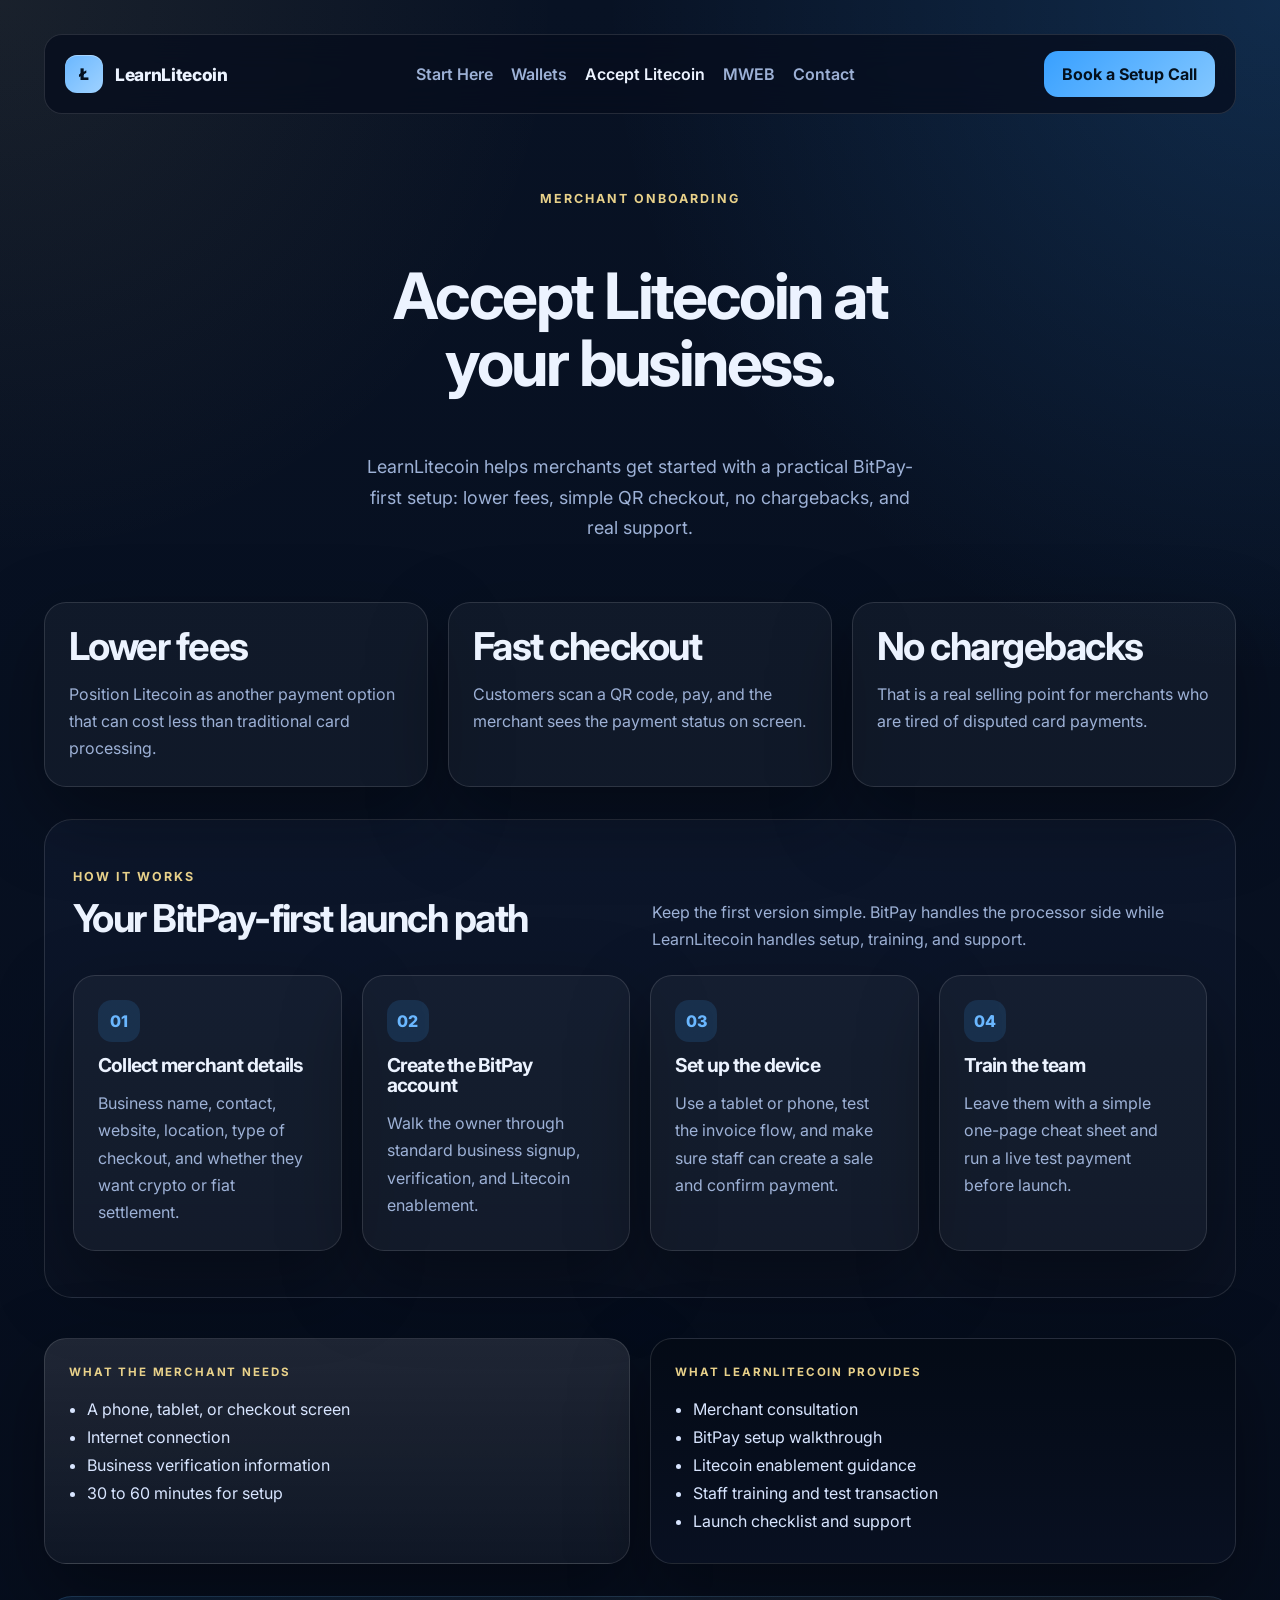
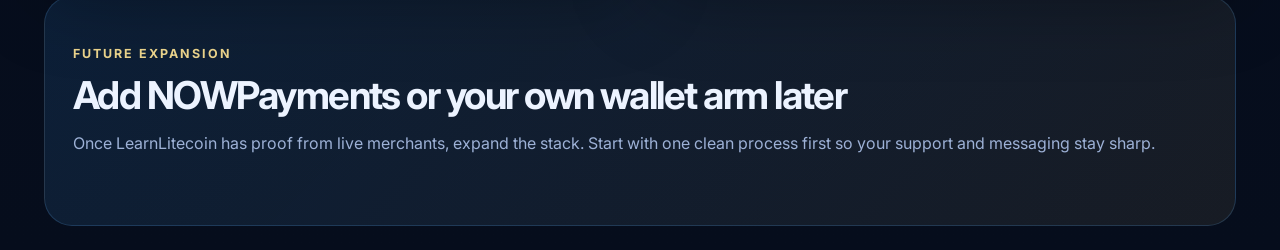
==== accept-litecoin.html @ 7d5acd54 "tecoin Redesign" ====
<!DOCTYPE html>
<html lang="en">
<head>
  <meta charset="UTF-8" />
  <meta name="viewport" content="width=device-width, initial-scale=1.0" />
  <title>Accept Litecoin | LearnLitecoin</title>
  <meta name="description" content="LearnLitecoin helps merchants accept Litecoin using a simple BitPay-first setup and practical support." />
  <link rel="preconnect" href="https://fonts.googleapis.com">
  <link rel="preconnect" href="https://fonts.gstatic.com" crossorigin>
  <link href="https://fonts.googleapis.com/css2?family=Inter:wght@400;500;600;700;800;900&display=swap" rel="stylesheet">
  <link rel="stylesheet" href="styles.css" />
</head>
<body>
  <div class="site-shell inner-page">
    <header class="topbar">
      <a class="brand" href="index.html"><span class="brand-mark">Ł</span><span class="brand-text">LearnLitecoin</span></a>
      <nav class="nav">
        <a href="start-here.html">Start Here</a>
        <a href="wallets.html">Wallets</a>
        <a href="accept-litecoin.html" class="active">Accept Litecoin</a>
        <a href="mweb.html">MWEB</a>
        <a href="contact.html">Contact</a>
      </nav>
      <a class="btn btn-primary" href="contact.html">Book a Setup Call</a>
    </header>

    <main>
      <section class="page-hero compact">
        <p class="eyebrow">Merchant onboarding</p>
        <h1>Accept Litecoin at your business.</h1>
        <p class="lead narrow">LearnLitecoin helps merchants get started with a practical BitPay-first setup: lower fees, simple QR checkout, no chargebacks, and real support.</p>
      </section>

      <section class="section">
        <div class="card-grid three-up">
          <article class="feature-card"><h2>Lower fees</h2><p>Position Litecoin as another payment option that can cost less than traditional card processing.</p></article>
          <article class="feature-card"><h2>Fast checkout</h2><p>Customers scan a QR code, pay, and the merchant sees the payment status on screen.</p></article>
          <article class="feature-card"><h2>No chargebacks</h2><p>That is a real selling point for merchants who are tired of disputed card payments.</p></article>
        </div>
      </section>

      <section class="section contrast">
        <div class="section-heading split">
          <div><p class="eyebrow">How it works</p><h2>Your BitPay-first launch path</h2></div>
          <p>Keep the first version simple. BitPay handles the processor side while LearnLitecoin handles setup, training, and support.</p>
        </div>
        <div class="steps-grid">
          <article class="step-card"><span>01</span><h3>Collect merchant details</h3><p>Business name, contact, website, location, type of checkout, and whether they want crypto or fiat settlement.</p></article>
          <article class="step-card"><span>02</span><h3>Create the BitPay account</h3><p>Walk the owner through standard business signup, verification, and Litecoin enablement.</p></article>
          <article class="step-card"><span>03</span><h3>Set up the device</h3><p>Use a tablet or phone, test the invoice flow, and make sure staff can create a sale and confirm payment.</p></article>
          <article class="step-card"><span>04</span><h3>Train the team</h3><p>Leave them with a simple one-page cheat sheet and run a live test payment before launch.</p></article>
        </div>
      </section>

      <section class="section">
        <div class="merchant-layout">
          <article class="merchant-card glass">
            <p class="eyebrow small">What the merchant needs</p>
            <ul>
              <li>A phone, tablet, or checkout screen</li>
              <li>Internet connection</li>
              <li>Business verification information</li>
              <li>30 to 60 minutes for setup</li>
            </ul>
          </article>
          <article class="merchant-card dark">
            <p class="eyebrow small">What LearnLitecoin provides</p>
            <ul>
              <li>Merchant consultation</li>
              <li>BitPay setup walkthrough</li>
              <li>Litecoin enablement guidance</li>
              <li>Staff training and test transaction</li>
              <li>Launch checklist and support</li>
            </ul>
          </article>
        </div>
      </section>

      <section class="section accent">
        <div class="section-heading">
          <p class="eyebrow">Future expansion</p>
          <h2>Add NOWPayments or your own wallet arm later</h2>
          <p>Once LearnLitecoin has proof from live merchants, expand the stack. Start with one clean process first so your support and messaging stay sharp.</p>
        </div>
      </section>
    </main>
  </div>
</body>
</html>
---- styles.css ----
:root {
  --bg: #07101f;
  --bg-soft: #0d1730;
  --surface: rgba(255,255,255,.06);
  --surface-strong: rgba(255,255,255,.1);
  --border: rgba(255,255,255,.12);
  --text: #ecf3ff;
  --muted: #9db1d6;
  --blue: #6ab7ff;
  --blue-strong: #38a0ff;
  --gold: #e8d18a;
  --shadow: 0 30px 80px rgba(0,0,0,.35);
}

* { box-sizing: border-box; }
html { scroll-behavior: smooth; }
body {
  margin: 0;
  font-family: 'Inter', system-ui, sans-serif;
  color: var(--text);
  background:
    radial-gradient(circle at top right, rgba(56,160,255,.18), transparent 30%),
    radial-gradient(circle at top left, rgba(232,209,138,.08), transparent 25%),
    linear-gradient(180deg, #081224 0%, #060d1c 100%);
}
a { color: inherit; text-decoration: none; }
.site-shell { max-width: 1240px; margin: 0 auto; padding: 24px; }
.topbar {
  position: sticky; top: 0; z-index: 20;
  display: flex; align-items: center; justify-content: space-between; gap: 20px;
  padding: 16px 20px; margin-top: 10px;
  border: 1px solid var(--border); border-radius: 18px;
  background: rgba(6, 13, 28, .75); backdrop-filter: blur(16px);
}
.brand { display: flex; align-items: center; gap: 12px; font-weight: 800; letter-spacing: -.02em; }
.brand-mark {
  display: inline-grid; place-items: center; width: 38px; height: 38px; border-radius: 12px;
  background: linear-gradient(135deg, var(--blue), #9fd2ff); color: #031120; font-weight: 900;
  box-shadow: inset 0 1px 0 rgba(255,255,255,.35);
}
.brand-text { font-size: 1.08rem; }
.nav { display: flex; gap: 18px; flex-wrap: wrap; }
.nav a { color: var(--muted); font-weight: 600; }
.nav a:hover, .nav a.active { color: var(--text); }
.btn {
  display: inline-flex; align-items: center; justify-content: center; gap: 10px;
  padding: 13px 18px; border-radius: 14px; font-weight: 700; transition: .2s ease;
}
.btn:hover { transform: translateY(-1px); }
.btn-primary { background: linear-gradient(135deg, var(--blue-strong), #83c7ff); color: #04101d; }
.btn-secondary { background: rgba(255,255,255,.06); border: 1px solid var(--border); }
.btn-outline { border: 1px solid rgba(106,183,255,.4); background: rgba(56,160,255,.08); }
.btn.full { width: 100%; }
.hero, .page-hero {
  display: grid; gap: 42px; align-items: center;
  padding: 74px 0 48px;
}
.hero { grid-template-columns: 1.15fr .85fr; }
.page-hero.compact { text-align: center; padding: 74px 0 18px; }
.eyebrow { margin: 0 0 12px; color: var(--gold); font-weight: 700; text-transform: uppercase; letter-spacing: .16em; font-size: .78rem; }
.eyebrow.small { font-size: .72rem; }
h1, h2, h3 { margin: 0 0 14px; line-height: 1.04; letter-spacing: -.04em; }
h1 { font-size: clamp(2.6rem, 5vw, 5.4rem); max-width: 12ch; }
.page-hero h1 { max-width: 14ch; margin-inline: auto; }
h2 { font-size: clamp(1.8rem, 3vw, 3rem); }
h3 { font-size: 1.2rem; }
p { margin: 0; color: var(--muted); line-height: 1.7; }
.lead { font-size: 1.12rem; max-width: 60ch; }
.lead.narrow { margin-inline: auto; max-width: 52ch; }
.hero-actions { display: flex; gap: 14px; flex-wrap: wrap; margin: 28px 0 18px; }
.hero-points { display: flex; gap: 12px; flex-wrap: wrap; margin-top: 20px; }
.hero-points span, .status-pill {
  border: 1px solid var(--border); border-radius: 999px; padding: 9px 13px; background: rgba(255,255,255,.04);
  font-size: .92rem; color: #d8e6ff;
}
.panel-card, .feature-card, .step-card, .wallet-card, .merchant-card {
  border: 1px solid var(--border); border-radius: 22px; padding: 24px; background: rgba(255,255,255,.04); box-shadow: var(--shadow);
}
.glass { background: linear-gradient(180deg, rgba(255,255,255,.1), rgba(255,255,255,.04)); }
.dark { background: linear-gradient(180deg, rgba(4,11,22,.95), rgba(9,17,34,.95)); }
.panel-kicker { color: #d7e7ff; font-weight: 700; margin-bottom: 20px; }
.invoice-row { display: flex; justify-content: space-between; margin: 14px 0; color: #d8e5ff; }
.qr-box {
  display: grid; place-items: center; height: 220px; border-radius: 20px; margin: 22px 0;
  background: linear-gradient(180deg, rgba(255,255,255,.12), rgba(255,255,255,.03)); border: 1px solid var(--border);
}
.qr-grid {
  width: 140px; height: 140px; border-radius: 10px;
  background-image:
    linear-gradient(90deg, #fff 50%, #0a1224 50%),
    linear-gradient(#fff 50%, #0a1224 50%);
  background-size: 16px 16px;
  background-position: 0 0, 8px 8px;
  box-shadow: inset 0 0 0 12px #fff;
}
.status-dot { display: inline-block; width: 10px; height: 10px; border-radius: 50%; background: #4ee086; margin-right: 8px; }
.stats-strip, .card-grid, .steps-grid, .merchant-layout, .mweb-grid, .timeline {
  display: grid; gap: 20px;
}
.stats-strip { grid-template-columns: repeat(3, 1fr); margin-bottom: 22px; }
.stats-strip article {
  border: 1px solid var(--border); border-radius: 18px; padding: 20px; background: rgba(255,255,255,.035);
}
.stats-strip strong { display: block; margin-bottom: 10px; font-size: 1.02rem; }
.section { padding: 40px 0 32px; }
.section.contrast { padding: 46px 28px; border: 1px solid var(--border); border-radius: 28px; background: linear-gradient(180deg, rgba(14,24,45,.88), rgba(10,18,34,.95)); }
.section.accent { padding: 46px 28px; border-radius: 28px; background: linear-gradient(135deg, rgba(56,160,255,.12), rgba(232,209,138,.08)); border: 1px solid rgba(106,183,255,.18); }
.section-heading { margin-bottom: 22px; }
.section-heading.split { display: grid; grid-template-columns: 1fr 1fr; gap: 24px; align-items: end; }
.three-up { grid-template-columns: repeat(3, 1fr); }
.four-up { grid-template-columns: repeat(4, 1fr); }
.two-up { grid-template-columns: repeat(2, 1fr); }
.steps-grid { grid-template-columns: repeat(4, 1fr); }
.steps-grid.three-cols { grid-template-columns: repeat(3, 1fr); }
.step-card span {
  display: inline-flex; width: 42px; height: 42px; align-items: center; justify-content: center;
  border-radius: 14px; background: rgba(56,160,255,.14); color: var(--blue); font-weight: 800; margin-bottom: 14px;
}
.feature-card a { display: inline-block; margin-top: 14px; color: #dfeeff; font-weight: 700; }
.feature-card.alt { background: rgba(255,255,255,.03); }
.wallet-card.detailed ul, .merchant-card ul { margin: 16px 0 0; padding-left: 18px; color: #d8e5ff; }
.wallet-card.detailed li, .merchant-card li { margin: 8px 0; }
.merchant-layout { grid-template-columns: repeat(2, 1fr); }
.package { padding: 16px 0; border-top: 1px solid rgba(255,255,255,.08); }
.package:first-of-type { border-top: 0; }
.timeline { grid-template-columns: repeat(3, 1fr); }
.timeline article { border: 1px solid var(--border); border-radius: 18px; padding: 22px; background: rgba(255,255,255,.03); }
.timeline span { display: inline-block; margin-bottom: 10px; color: var(--gold); font-weight: 700; }
.footer { padding: 36px 0 60px; }
.footer-panel {
  display: flex; flex-wrap: wrap; align-items: center; justify-content: space-between; gap: 18px;
  border: 1px solid var(--border); border-radius: 24px; padding: 24px; background: rgba(255,255,255,.035);
}
.contact-cta { display: flex; gap: 12px; flex-wrap: wrap; margin-top: 22px; }
.mono { color: #d8e6ff; font-family: ui-monospace, SFMono-Regular, Menlo, monospace; }
@media (max-width: 1060px) {
  .hero, .section-heading.split, .stats-strip, .three-up, .four-up, .two-up, .steps-grid, .merchant-layout, .timeline { grid-template-columns: 1fr 1fr; }
  .page-hero h1, h1 { max-width: 100%; }
}
@media (max-width: 760px) {
  .site-shell { padding: 16px; }
  .topbar { position: static; flex-direction: column; align-items: stretch; }
  .nav { justify-content: center; }
  .hero, .section-heading.split, .stats-strip, .three-up, .four-up, .two-up, .steps-grid, .merchant-layout, .timeline { grid-template-columns: 1fr; }
  .hero-actions, .contact-cta { flex-direction: column; }
  .btn { width: 100%; }
  .section.contrast, .section.accent { padding: 28px 18px; }
}
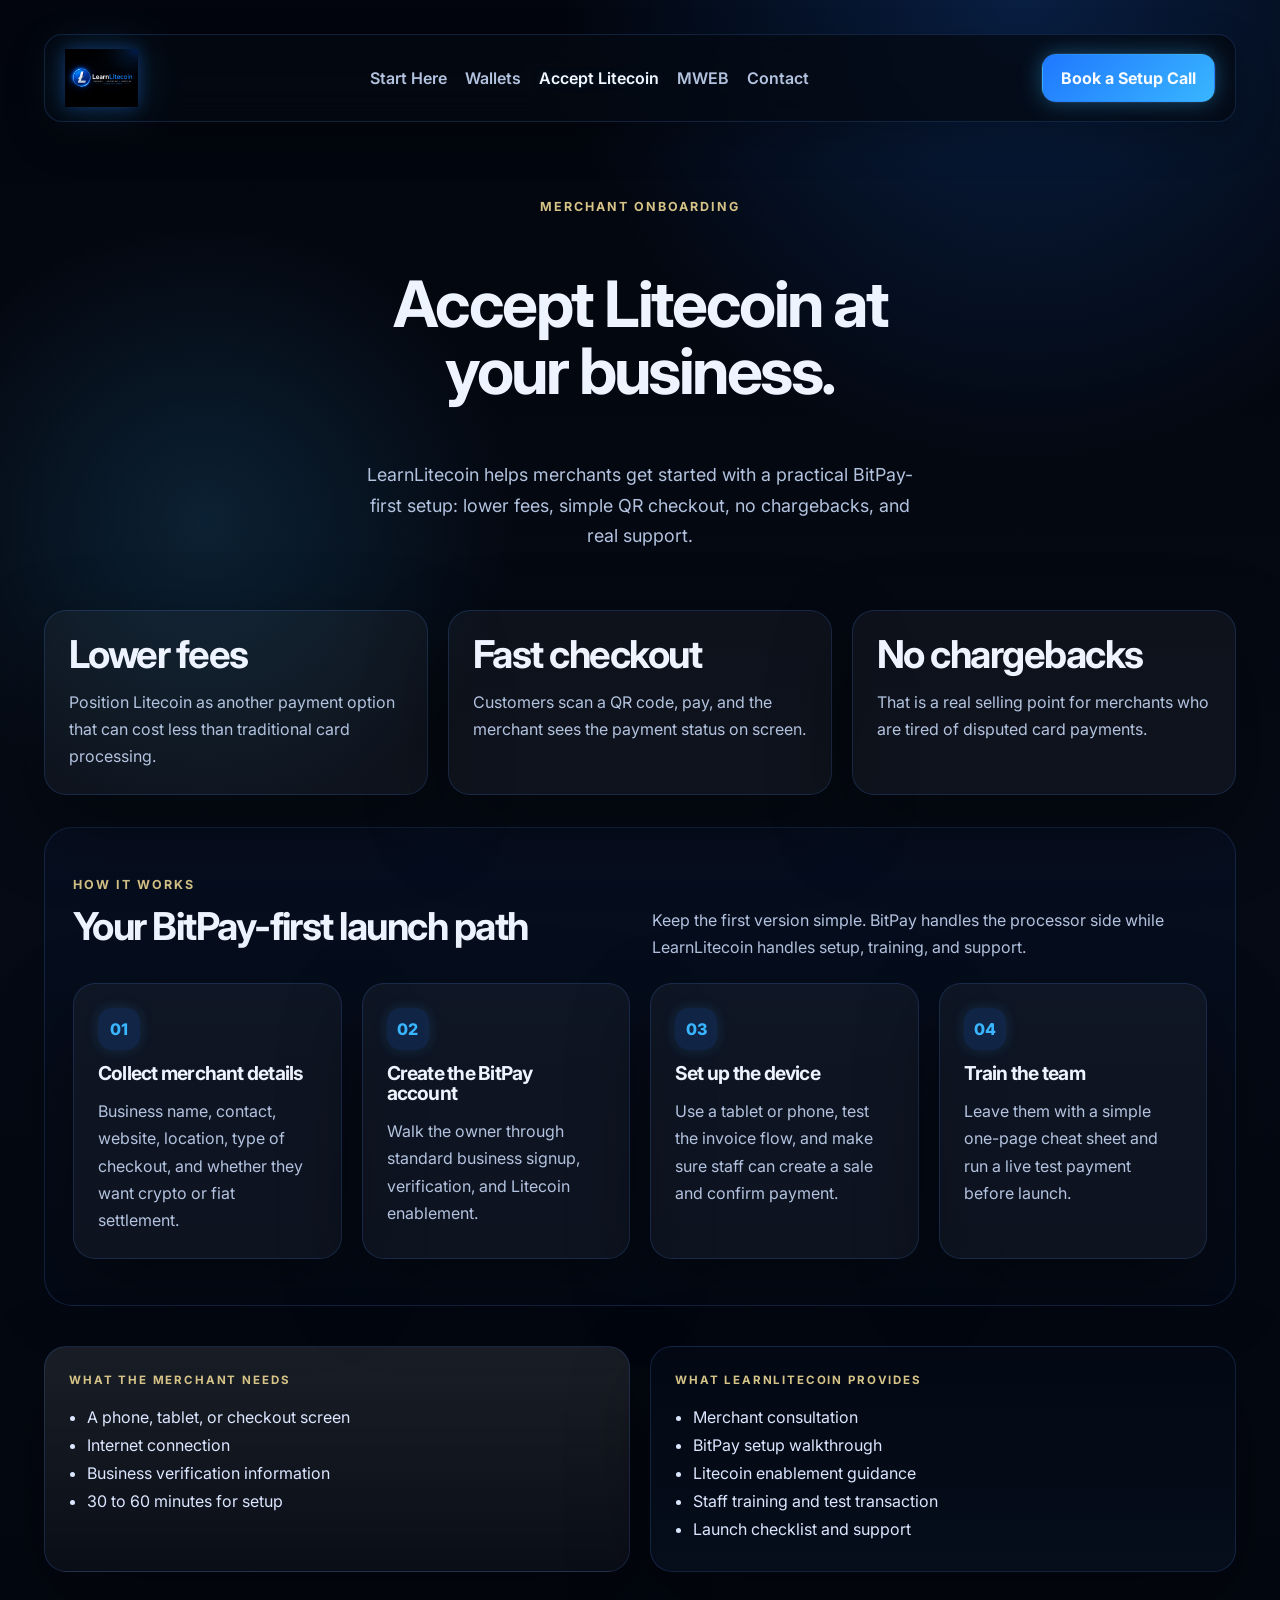
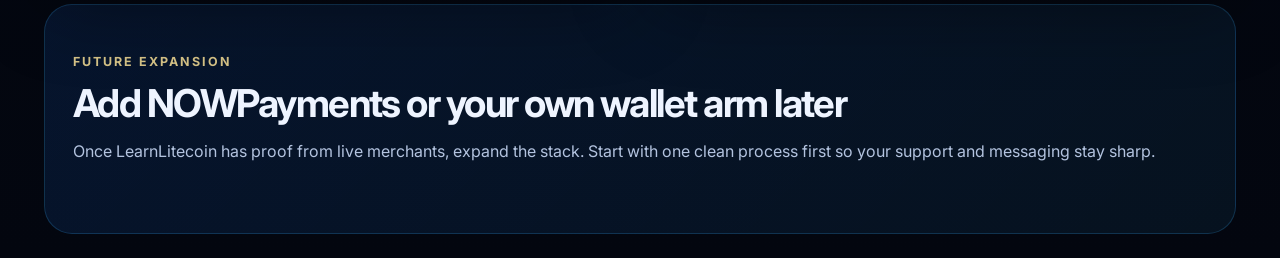
==== commit 12fbe72f: "Add files via upload" ====
--- a/accept-litecoin.html
+++ b/accept-litecoin.html
@@ -5,6 +5,7 @@
   <meta name="viewport" content="width=device-width, initial-scale=1.0" />
   <title>Accept Litecoin | LearnLitecoin</title>
   <meta name="description" content="LearnLitecoin helps merchants accept Litecoin using a simple BitPay-first setup and practical support." />
+  <link rel="icon" type="image/png" href="learnlitecoin-logo.png" />
   <link rel="preconnect" href="https://fonts.googleapis.com">
   <link rel="preconnect" href="https://fonts.gstatic.com" crossorigin>
   <link href="https://fonts.googleapis.com/css2?family=Inter:wght@400;500;600;700;800;900&display=swap" rel="stylesheet">
@@ -13,7 +14,9 @@
 <body>
   <div class="site-shell inner-page">
     <header class="topbar">
-      <a class="brand" href="index.html"><span class="brand-mark">Ł</span><span class="brand-text">LearnLitecoin</span></a>
+      <a class="brand" href="index.html" aria-label="LearnLitecoin home">
+        <img src="learnlitecoin-logo.png" alt="LearnLitecoin logo" class="logo-img" />
+      </a>
       <nav class="nav">
         <a href="start-here.html">Start Here</a>
         <a href="wallets.html">Wallets</a>
@@ -25,65 +28,68 @@
     </header>
 
     <main>
-      <section class="page-hero compact">
-        <p class="eyebrow">Merchant onboarding</p>
-        <h1>Accept Litecoin at your business.</h1>
-        <p class="lead narrow">LearnLitecoin helps merchants get started with a practical BitPay-first setup: lower fees, simple QR checkout, no chargebacks, and real support.</p>
-      </section>
+      
+<section class="page-hero compact">
+  <p class="eyebrow">Merchant onboarding</p>
+  <h1>Accept Litecoin at your business.</h1>
+  <p class="lead narrow">LearnLitecoin helps merchants get started with a practical BitPay-first setup: lower fees, simple QR checkout, no chargebacks, and real support.</p>
+</section>
 
-      <section class="section">
-        <div class="card-grid three-up">
-          <article class="feature-card"><h2>Lower fees</h2><p>Position Litecoin as another payment option that can cost less than traditional card processing.</p></article>
-          <article class="feature-card"><h2>Fast checkout</h2><p>Customers scan a QR code, pay, and the merchant sees the payment status on screen.</p></article>
-          <article class="feature-card"><h2>No chargebacks</h2><p>That is a real selling point for merchants who are tired of disputed card payments.</p></article>
-        </div>
-      </section>
+<section class="section">
+  <div class="card-grid three-up">
+    <article class="feature-card"><h2>Lower fees</h2><p>Position Litecoin as another payment option that can cost less than traditional card processing.</p></article>
+    <article class="feature-card"><h2>Fast checkout</h2><p>Customers scan a QR code, pay, and the merchant sees the payment status on screen.</p></article>
+    <article class="feature-card"><h2>No chargebacks</h2><p>That is a real selling point for merchants who are tired of disputed card payments.</p></article>
+  </div>
+</section>
 
-      <section class="section contrast">
-        <div class="section-heading split">
-          <div><p class="eyebrow">How it works</p><h2>Your BitPay-first launch path</h2></div>
-          <p>Keep the first version simple. BitPay handles the processor side while LearnLitecoin handles setup, training, and support.</p>
-        </div>
-        <div class="steps-grid">
-          <article class="step-card"><span>01</span><h3>Collect merchant details</h3><p>Business name, contact, website, location, type of checkout, and whether they want crypto or fiat settlement.</p></article>
-          <article class="step-card"><span>02</span><h3>Create the BitPay account</h3><p>Walk the owner through standard business signup, verification, and Litecoin enablement.</p></article>
-          <article class="step-card"><span>03</span><h3>Set up the device</h3><p>Use a tablet or phone, test the invoice flow, and make sure staff can create a sale and confirm payment.</p></article>
-          <article class="step-card"><span>04</span><h3>Train the team</h3><p>Leave them with a simple one-page cheat sheet and run a live test payment before launch.</p></article>
-        </div>
-      </section>
+<section class="section contrast">
+  <div class="section-heading split">
+    <div><p class="eyebrow">How it works</p><h2>Your BitPay-first launch path</h2></div>
+    <p>Keep the first version simple. BitPay handles the processor side while LearnLitecoin handles setup, training, and support.</p>
+  </div>
+  <div class="steps-grid">
+    <article class="step-card"><span>01</span><h3>Collect merchant details</h3><p>Business name, contact, website, location, type of checkout, and whether they want crypto or fiat settlement.</p></article>
+    <article class="step-card"><span>02</span><h3>Create the BitPay account</h3><p>Walk the owner through standard business signup, verification, and Litecoin enablement.</p></article>
+    <article class="step-card"><span>03</span><h3>Set up the device</h3><p>Use a tablet or phone, test the invoice flow, and make sure staff can create a sale and confirm payment.</p></article>
+    <article class="step-card"><span>04</span><h3>Train the team</h3><p>Leave them with a simple one-page cheat sheet and run a live test payment before launch.</p></article>
+  </div>
+</section>
 
-      <section class="section">
-        <div class="merchant-layout">
-          <article class="merchant-card glass">
-            <p class="eyebrow small">What the merchant needs</p>
-            <ul>
-              <li>A phone, tablet, or checkout screen</li>
-              <li>Internet connection</li>
-              <li>Business verification information</li>
-              <li>30 to 60 minutes for setup</li>
-            </ul>
-          </article>
-          <article class="merchant-card dark">
-            <p class="eyebrow small">What LearnLitecoin provides</p>
-            <ul>
-              <li>Merchant consultation</li>
-              <li>BitPay setup walkthrough</li>
-              <li>Litecoin enablement guidance</li>
-              <li>Staff training and test transaction</li>
-              <li>Launch checklist and support</li>
-            </ul>
-          </article>
-        </div>
-      </section>
+<section class="section">
+  <div class="merchant-layout">
+    <article class="merchant-card glass">
+      <p class="eyebrow small">What the merchant needs</p>
+      <ul>
+        <li>A phone, tablet, or checkout screen</li>
+        <li>Internet connection</li>
+        <li>Business verification information</li>
+        <li>30 to 60 minutes for setup</li>
+      </ul>
+    </article>
+    <article class="merchant-card dark">
+      <p class="eyebrow small">What LearnLitecoin provides</p>
+      <ul>
+        <li>Merchant consultation</li>
+        <li>BitPay setup walkthrough</li>
+        <li>Litecoin enablement guidance</li>
+        <li>Staff training and test transaction</li>
+        <li>Launch checklist and support</li>
+      </ul>
+    </article>
+  </div>
+</section>
 
-      <section class="section accent">
-        <div class="section-heading">
-          <p class="eyebrow">Future expansion</p>
-          <h2>Add NOWPayments or your own wallet arm later</h2>
-          <p>Once LearnLitecoin has proof from live merchants, expand the stack. Start with one clean process first so your support and messaging stay sharp.</p>
-        </div>
-      </section>
+<section class="section accent">
+  <div class="section-heading">
+    <p class="eyebrow">Future expansion</p>
+    <h2>Add NOWPayments or your own wallet arm later</h2>
+    <p>Once LearnLitecoin has proof from live merchants, expand the stack. Start with one clean process first so your support and messaging stay sharp.</p>
+  </div>
+</section>
+
     </main>
   </div>
+  <script src="script.js"></script>
 </body>
 </html>
--- a/styles.css
+++ b/styles.css
@@ -1,91 +1,270 @@
 :root {
-  --bg: #07101f;
-  --bg-soft: #0d1730;
-  --surface: rgba(255,255,255,.06);
-  --surface-strong: rgba(255,255,255,.1);
-  --border: rgba(255,255,255,.12);
-  --text: #ecf3ff;
-  --muted: #9db1d6;
-  --blue: #6ab7ff;
-  --blue-strong: #38a0ff;
-  --gold: #e8d18a;
-  --shadow: 0 30px 80px rgba(0,0,0,.35);
+  --bg: #030811;
+  --bg-soft: #091325;
+  --surface: rgba(255,255,255,.05);
+  --surface-strong: rgba(255,255,255,.08);
+  --border: rgba(78, 146, 255, .18);
+
+  --text: #f4f8ff;
+  --muted: #b3c3df;
+  --muted-strong: #dbe6ff;
+
+  --blue: #1f78ff;
+  --blue-strong: #39b6ff;
+  --blue-deep: #0e47c8;
+  --blue-glow: rgba(57, 182, 255, .38);
+
+  --silver: #eef4ff;
+  --gold: #d6c387;
+
+  --shadow: 0 30px 80px rgba(0,0,0,.40);
+  --shadow-soft: 0 16px 40px rgba(0,0,0,.24);
 }
 
 * { box-sizing: border-box; }
 html { scroll-behavior: smooth; }
+
 body {
   margin: 0;
   font-family: 'Inter', system-ui, sans-serif;
   color: var(--text);
   background:
-    radial-gradient(circle at top right, rgba(56,160,255,.18), transparent 30%),
-    radial-gradient(circle at top left, rgba(232,209,138,.08), transparent 25%),
-    linear-gradient(180deg, #081224 0%, #060d1c 100%);
-}
+    radial-gradient(circle at 80% 0%, rgba(31,120,255,.22), transparent 22%),
+    radial-gradient(circle at 16% 28%, rgba(57,182,255,.14), transparent 18%),
+    linear-gradient(180deg, #02050d 0%, #050a14 42%, #03060f 100%);
+}
+
 a { color: inherit; text-decoration: none; }
-.site-shell { max-width: 1240px; margin: 0 auto; padding: 24px; }
+
+.site-shell {
+  max-width: 1240px;
+  margin: 0 auto;
+  padding: 24px;
+}
+
+.inner-page { min-height: 100vh; }
+
 .topbar {
-  position: sticky; top: 0; z-index: 20;
-  display: flex; align-items: center; justify-content: space-between; gap: 20px;
-  padding: 16px 20px; margin-top: 10px;
-  border: 1px solid var(--border); border-radius: 18px;
-  background: rgba(6, 13, 28, .75); backdrop-filter: blur(16px);
-}
-.brand { display: flex; align-items: center; gap: 12px; font-weight: 800; letter-spacing: -.02em; }
-.brand-mark {
-  display: inline-grid; place-items: center; width: 38px; height: 38px; border-radius: 12px;
-  background: linear-gradient(135deg, var(--blue), #9fd2ff); color: #031120; font-weight: 900;
-  box-shadow: inset 0 1px 0 rgba(255,255,255,.35);
-}
-.brand-text { font-size: 1.08rem; }
-.nav { display: flex; gap: 18px; flex-wrap: wrap; }
-.nav a { color: var(--muted); font-weight: 600; }
-.nav a:hover, .nav a.active { color: var(--text); }
+  position: sticky;
+  top: 0;
+  z-index: 20;
+  display: flex;
+  align-items: center;
+  justify-content: space-between;
+  gap: 20px;
+  padding: 14px 20px;
+  margin-top: 10px;
+  border: 1px solid var(--border);
+  border-radius: 18px;
+  background: rgba(4, 9, 18, .78);
+  backdrop-filter: blur(16px);
+  box-shadow: var(--shadow-soft);
+}
+
+.brand {
+  display: flex;
+  align-items: center;
+  max-width: 360px;
+  flex: 0 0 auto;
+}
+
+.logo-img {
+  display: block;
+  height: 58px;
+  width: auto;
+  max-width: 100%;
+  object-fit: contain;
+  filter:
+    drop-shadow(0 0 8px rgba(31,120,255,.32))
+    drop-shadow(0 0 20px rgba(57,182,255,.18));
+}
+
+.nav {
+  display: flex;
+  gap: 18px;
+  flex-wrap: wrap;
+  justify-content: center;
+}
+
+.nav a {
+  color: var(--muted);
+  font-weight: 600;
+  transition: .2s ease;
+}
+
+.nav a:hover,
+.nav a.active {
+  color: var(--text);
+  text-shadow: 0 0 10px rgba(57,182,255,.18);
+}
+
 .btn {
-  display: inline-flex; align-items: center; justify-content: center; gap: 10px;
-  padding: 13px 18px; border-radius: 14px; font-weight: 700; transition: .2s ease;
-}
+  display: inline-flex;
+  align-items: center;
+  justify-content: center;
+  gap: 10px;
+  padding: 13px 18px;
+  border-radius: 14px;
+  font-weight: 700;
+  transition: .2s ease;
+  border: 1px solid transparent;
+}
+
 .btn:hover { transform: translateY(-1px); }
-.btn-primary { background: linear-gradient(135deg, var(--blue-strong), #83c7ff); color: #04101d; }
-.btn-secondary { background: rgba(255,255,255,.06); border: 1px solid var(--border); }
-.btn-outline { border: 1px solid rgba(106,183,255,.4); background: rgba(56,160,255,.08); }
+
+.btn-primary {
+  background: linear-gradient(135deg, var(--blue), var(--blue-strong));
+  color: #f7fbff;
+  box-shadow:
+    0 0 0 1px rgba(255,255,255,.06),
+    0 0 22px var(--blue-glow);
+}
+
+.btn-primary:hover {
+  box-shadow:
+    0 0 0 1px rgba(255,255,255,.08),
+    0 0 28px rgba(57,182,255,.48);
+}
+
+.btn-secondary {
+  background: rgba(255,255,255,.05);
+  border: 1px solid var(--border);
+  color: var(--text);
+}
+
+.btn-outline {
+  border: 1px solid rgba(57,182,255,.35);
+  background: rgba(31,120,255,.08);
+  color: var(--text);
+}
+
 .btn.full { width: 100%; }
+
 .hero, .page-hero {
-  display: grid; gap: 42px; align-items: center;
-  padding: 74px 0 48px;
-}
+  display: grid;
+  gap: 42px;
+  align-items: center;
+  padding: 78px 0 48px;
+}
+
 .hero { grid-template-columns: 1.15fr .85fr; }
-.page-hero.compact { text-align: center; padding: 74px 0 18px; }
-.eyebrow { margin: 0 0 12px; color: var(--gold); font-weight: 700; text-transform: uppercase; letter-spacing: .16em; font-size: .78rem; }
+.page-hero.compact {
+  text-align: center;
+  padding: 74px 0 18px;
+}
+
+.eyebrow {
+  margin: 0 0 12px;
+  color: var(--gold);
+  font-weight: 700;
+  text-transform: uppercase;
+  letter-spacing: .16em;
+  font-size: .78rem;
+}
+
 .eyebrow.small { font-size: .72rem; }
-h1, h2, h3 { margin: 0 0 14px; line-height: 1.04; letter-spacing: -.04em; }
-h1 { font-size: clamp(2.6rem, 5vw, 5.4rem); max-width: 12ch; }
-.page-hero h1 { max-width: 14ch; margin-inline: auto; }
+
+h1, h2, h3 {
+  margin: 0 0 14px;
+  line-height: 1.04;
+  letter-spacing: -.04em;
+  color: var(--silver);
+}
+
+h1 {
+  font-size: clamp(2.6rem, 5vw, 5.4rem);
+  max-width: 12ch;
+}
+
+.page-hero h1 {
+  max-width: 14ch;
+  margin-inline: auto;
+}
+
 h2 { font-size: clamp(1.8rem, 3vw, 3rem); }
 h3 { font-size: 1.2rem; }
-p { margin: 0; color: var(--muted); line-height: 1.7; }
+
+p {
+  margin: 0;
+  color: var(--muted);
+  line-height: 1.7;
+}
+
 .lead { font-size: 1.12rem; max-width: 60ch; }
 .lead.narrow { margin-inline: auto; max-width: 52ch; }
-.hero-actions { display: flex; gap: 14px; flex-wrap: wrap; margin: 28px 0 18px; }
-.hero-points { display: flex; gap: 12px; flex-wrap: wrap; margin-top: 20px; }
-.hero-points span, .status-pill {
-  border: 1px solid var(--border); border-radius: 999px; padding: 9px 13px; background: rgba(255,255,255,.04);
-  font-size: .92rem; color: #d8e6ff;
-}
-.panel-card, .feature-card, .step-card, .wallet-card, .merchant-card {
-  border: 1px solid var(--border); border-radius: 22px; padding: 24px; background: rgba(255,255,255,.04); box-shadow: var(--shadow);
-}
-.glass { background: linear-gradient(180deg, rgba(255,255,255,.1), rgba(255,255,255,.04)); }
-.dark { background: linear-gradient(180deg, rgba(4,11,22,.95), rgba(9,17,34,.95)); }
-.panel-kicker { color: #d7e7ff; font-weight: 700; margin-bottom: 20px; }
-.invoice-row { display: flex; justify-content: space-between; margin: 14px 0; color: #d8e5ff; }
+
+.hero-actions, .contact-cta {
+  display: flex;
+  gap: 14px;
+  flex-wrap: wrap;
+  margin-top: 22px;
+}
+
+.hero-points {
+  display: flex;
+  gap: 12px;
+  flex-wrap: wrap;
+  margin-top: 20px;
+}
+
+.hero-points span,
+.status-pill {
+  border: 1px solid var(--border);
+  border-radius: 999px;
+  padding: 9px 13px;
+  background: rgba(255,255,255,.04);
+  font-size: .92rem;
+  color: var(--muted-strong);
+}
+
+.panel-card,
+.feature-card,
+.step-card,
+.wallet-card,
+.merchant-card,
+.timeline article {
+  border: 1px solid var(--border);
+  border-radius: 22px;
+  padding: 24px;
+  background: rgba(255,255,255,.04);
+  box-shadow: var(--shadow);
+}
+
+.glass {
+  background: linear-gradient(180deg, rgba(255,255,255,.09), rgba(255,255,255,.03));
+}
+
+.dark {
+  background: linear-gradient(180deg, rgba(3,9,20,.96), rgba(6,14,28,.96));
+}
+
+.panel-kicker {
+  color: var(--muted-strong);
+  font-weight: 700;
+  margin-bottom: 20px;
+}
+
+.invoice-row {
+  display: flex;
+  justify-content: space-between;
+  margin: 14px 0;
+  color: var(--muted-strong);
+}
+
 .qr-box {
-  display: grid; place-items: center; height: 220px; border-radius: 20px; margin: 22px 0;
-  background: linear-gradient(180deg, rgba(255,255,255,.12), rgba(255,255,255,.03)); border: 1px solid var(--border);
-}
+  display: grid;
+  place-items: center;
+  height: 220px;
+  border-radius: 20px;
+  margin: 22px 0;
+  background: linear-gradient(180deg, rgba(255,255,255,.10), rgba(255,255,255,.02));
+  border: 1px solid var(--border);
+}
+
 .qr-grid {
-  width: 140px; height: 140px; border-radius: 10px;
+  width: 140px;
+  height: 140px;
+  border-radius: 10px;
   background-image:
     linear-gradient(90deg, #fff 50%, #0a1224 50%),
     linear-gradient(#fff 50%, #0a1224 50%);
@@ -93,56 +272,208 @@
   background-position: 0 0, 8px 8px;
   box-shadow: inset 0 0 0 12px #fff;
 }
-.status-dot { display: inline-block; width: 10px; height: 10px; border-radius: 50%; background: #4ee086; margin-right: 8px; }
-.stats-strip, .card-grid, .steps-grid, .merchant-layout, .mweb-grid, .timeline {
-  display: grid; gap: 20px;
-}
+
+.status-dot {
+  display: inline-block;
+  width: 10px;
+  height: 10px;
+  border-radius: 50%;
+  background: #4ee086;
+  margin-right: 8px;
+  box-shadow: 0 0 10px rgba(78,224,134,.45);
+}
+
+.stats-strip,
+.card-grid,
+.steps-grid,
+.merchant-layout,
+.mweb-grid,
+.timeline {
+  display: grid;
+  gap: 20px;
+}
+
 .stats-strip { grid-template-columns: repeat(3, 1fr); margin-bottom: 22px; }
+
 .stats-strip article {
-  border: 1px solid var(--border); border-radius: 18px; padding: 20px; background: rgba(255,255,255,.035);
-}
-.stats-strip strong { display: block; margin-bottom: 10px; font-size: 1.02rem; }
+  border: 1px solid var(--border);
+  border-radius: 18px;
+  padding: 20px;
+  background: rgba(255,255,255,.03);
+  box-shadow: var(--shadow-soft);
+}
+
+.stats-strip strong {
+  display: block;
+  margin-bottom: 10px;
+  font-size: 1.02rem;
+  color: var(--silver);
+}
+
 .section { padding: 40px 0 32px; }
-.section.contrast { padding: 46px 28px; border: 1px solid var(--border); border-radius: 28px; background: linear-gradient(180deg, rgba(14,24,45,.88), rgba(10,18,34,.95)); }
-.section.accent { padding: 46px 28px; border-radius: 28px; background: linear-gradient(135deg, rgba(56,160,255,.12), rgba(232,209,138,.08)); border: 1px solid rgba(106,183,255,.18); }
+
+.section.contrast {
+  padding: 46px 28px;
+  border: 1px solid var(--border);
+  border-radius: 28px;
+  background: linear-gradient(180deg, rgba(7,15,32,.92), rgba(4,10,22,.98));
+}
+
+.section.accent {
+  padding: 46px 28px;
+  border-radius: 28px;
+  background: linear-gradient(135deg, rgba(31,120,255,.12), rgba(57,182,255,.07));
+  border: 1px solid rgba(57,182,255,.20);
+}
+
 .section-heading { margin-bottom: 22px; }
-.section-heading.split { display: grid; grid-template-columns: 1fr 1fr; gap: 24px; align-items: end; }
+.section-heading.split {
+  display: grid;
+  grid-template-columns: 1fr 1fr;
+  gap: 24px;
+  align-items: end;
+}
+
 .three-up { grid-template-columns: repeat(3, 1fr); }
 .four-up { grid-template-columns: repeat(4, 1fr); }
 .two-up { grid-template-columns: repeat(2, 1fr); }
 .steps-grid { grid-template-columns: repeat(4, 1fr); }
 .steps-grid.three-cols { grid-template-columns: repeat(3, 1fr); }
+
 .step-card span {
-  display: inline-flex; width: 42px; height: 42px; align-items: center; justify-content: center;
-  border-radius: 14px; background: rgba(56,160,255,.14); color: var(--blue); font-weight: 800; margin-bottom: 14px;
-}
-.feature-card a { display: inline-block; margin-top: 14px; color: #dfeeff; font-weight: 700; }
+  display: inline-flex;
+  width: 42px;
+  height: 42px;
+  align-items: center;
+  justify-content: center;
+  border-radius: 14px;
+  background: rgba(31,120,255,.16);
+  color: var(--blue-strong);
+  font-weight: 800;
+  margin-bottom: 14px;
+  box-shadow: 0 0 14px rgba(57,182,255,.16);
+}
+
+.feature-card a {
+  display: inline-block;
+  margin-top: 14px;
+  color: var(--silver);
+  font-weight: 700;
+}
+
+.feature-card a:hover { color: var(--blue-strong); }
 .feature-card.alt { background: rgba(255,255,255,.03); }
-.wallet-card.detailed ul, .merchant-card ul { margin: 16px 0 0; padding-left: 18px; color: #d8e5ff; }
-.wallet-card.detailed li, .merchant-card li { margin: 8px 0; }
+
+.wallet-card.detailed ul,
+.merchant-card ul {
+  margin: 16px 0 0;
+  padding-left: 18px;
+  color: var(--muted-strong);
+}
+
+.wallet-card.detailed li,
+.merchant-card li { margin: 8px 0; }
+
 .merchant-layout { grid-template-columns: repeat(2, 1fr); }
-.package { padding: 16px 0; border-top: 1px solid rgba(255,255,255,.08); }
+
+.package {
+  padding: 16px 0;
+  border-top: 1px solid rgba(255,255,255,.08);
+}
+
 .package:first-of-type { border-top: 0; }
+
 .timeline { grid-template-columns: repeat(3, 1fr); }
-.timeline article { border: 1px solid var(--border); border-radius: 18px; padding: 22px; background: rgba(255,255,255,.03); }
-.timeline span { display: inline-block; margin-bottom: 10px; color: var(--gold); font-weight: 700; }
+.timeline span {
+  display: inline-block;
+  margin-bottom: 10px;
+  color: var(--gold);
+  font-weight: 700;
+}
+
 .footer { padding: 36px 0 60px; }
+
 .footer-panel {
-  display: flex; flex-wrap: wrap; align-items: center; justify-content: space-between; gap: 18px;
-  border: 1px solid var(--border); border-radius: 24px; padding: 24px; background: rgba(255,255,255,.035);
-}
-.contact-cta { display: flex; gap: 12px; flex-wrap: wrap; margin-top: 22px; }
-.mono { color: #d8e6ff; font-family: ui-monospace, SFMono-Regular, Menlo, monospace; }
-@media (max-width: 1060px) {
-  .hero, .section-heading.split, .stats-strip, .three-up, .four-up, .two-up, .steps-grid, .merchant-layout, .timeline { grid-template-columns: 1fr 1fr; }
-  .page-hero h1, h1 { max-width: 100%; }
-}
+  display: flex;
+  flex-wrap: wrap;
+  align-items: center;
+  justify-content: space-between;
+  gap: 18px;
+  border: 1px solid var(--border);
+  border-radius: 24px;
+  padding: 24px;
+  background: rgba(255,255,255,.03);
+}
+
+.mono {
+  color: var(--muted-strong);
+  font-family: ui-monospace, SFMono-Regular, Menlo, monospace;
+  font-size: .95rem;
+}
+
+@media (max-width: 1100px) {
+  .topbar {
+    flex-wrap: wrap;
+    justify-content: center;
+  }
+
+  .brand {
+    max-width: 100%;
+    justify-content: center;
+    width: 100%;
+  }
+
+  .hero,
+  .stats-strip,
+  .three-up,
+  .four-up,
+  .two-up,
+  .steps-grid,
+  .merchant-layout,
+  .timeline,
+  .section-heading.split {
+    grid-template-columns: 1fr 1fr;
+  }
+
+  h1 { max-width: 100%; }
+}
+
 @media (max-width: 760px) {
   .site-shell { padding: 16px; }
-  .topbar { position: static; flex-direction: column; align-items: stretch; }
-  .nav { justify-content: center; }
-  .hero, .section-heading.split, .stats-strip, .three-up, .four-up, .two-up, .steps-grid, .merchant-layout, .timeline { grid-template-columns: 1fr; }
-  .hero-actions, .contact-cta { flex-direction: column; }
+
+  .topbar {
+    position: static;
+    padding: 16px;
+  }
+
+  .nav {
+    width: 100%;
+    justify-content: center;
+  }
+
+  .hero,
+  .stats-strip,
+  .three-up,
+  .four-up,
+  .two-up,
+  .steps-grid,
+  .merchant-layout,
+  .timeline,
+  .section-heading.split {
+    grid-template-columns: 1fr;
+  }
+
+  .hero-actions,
+  .contact-cta {
+    flex-direction: column;
+  }
+
   .btn { width: 100%; }
-  .section.contrast, .section.accent { padding: 28px 18px; }
-}
+
+  .logo-img { height: 50px; }
+
+  .section.contrast,
+  .section.accent {
+    padding: 28px 18px;
+  }
+}
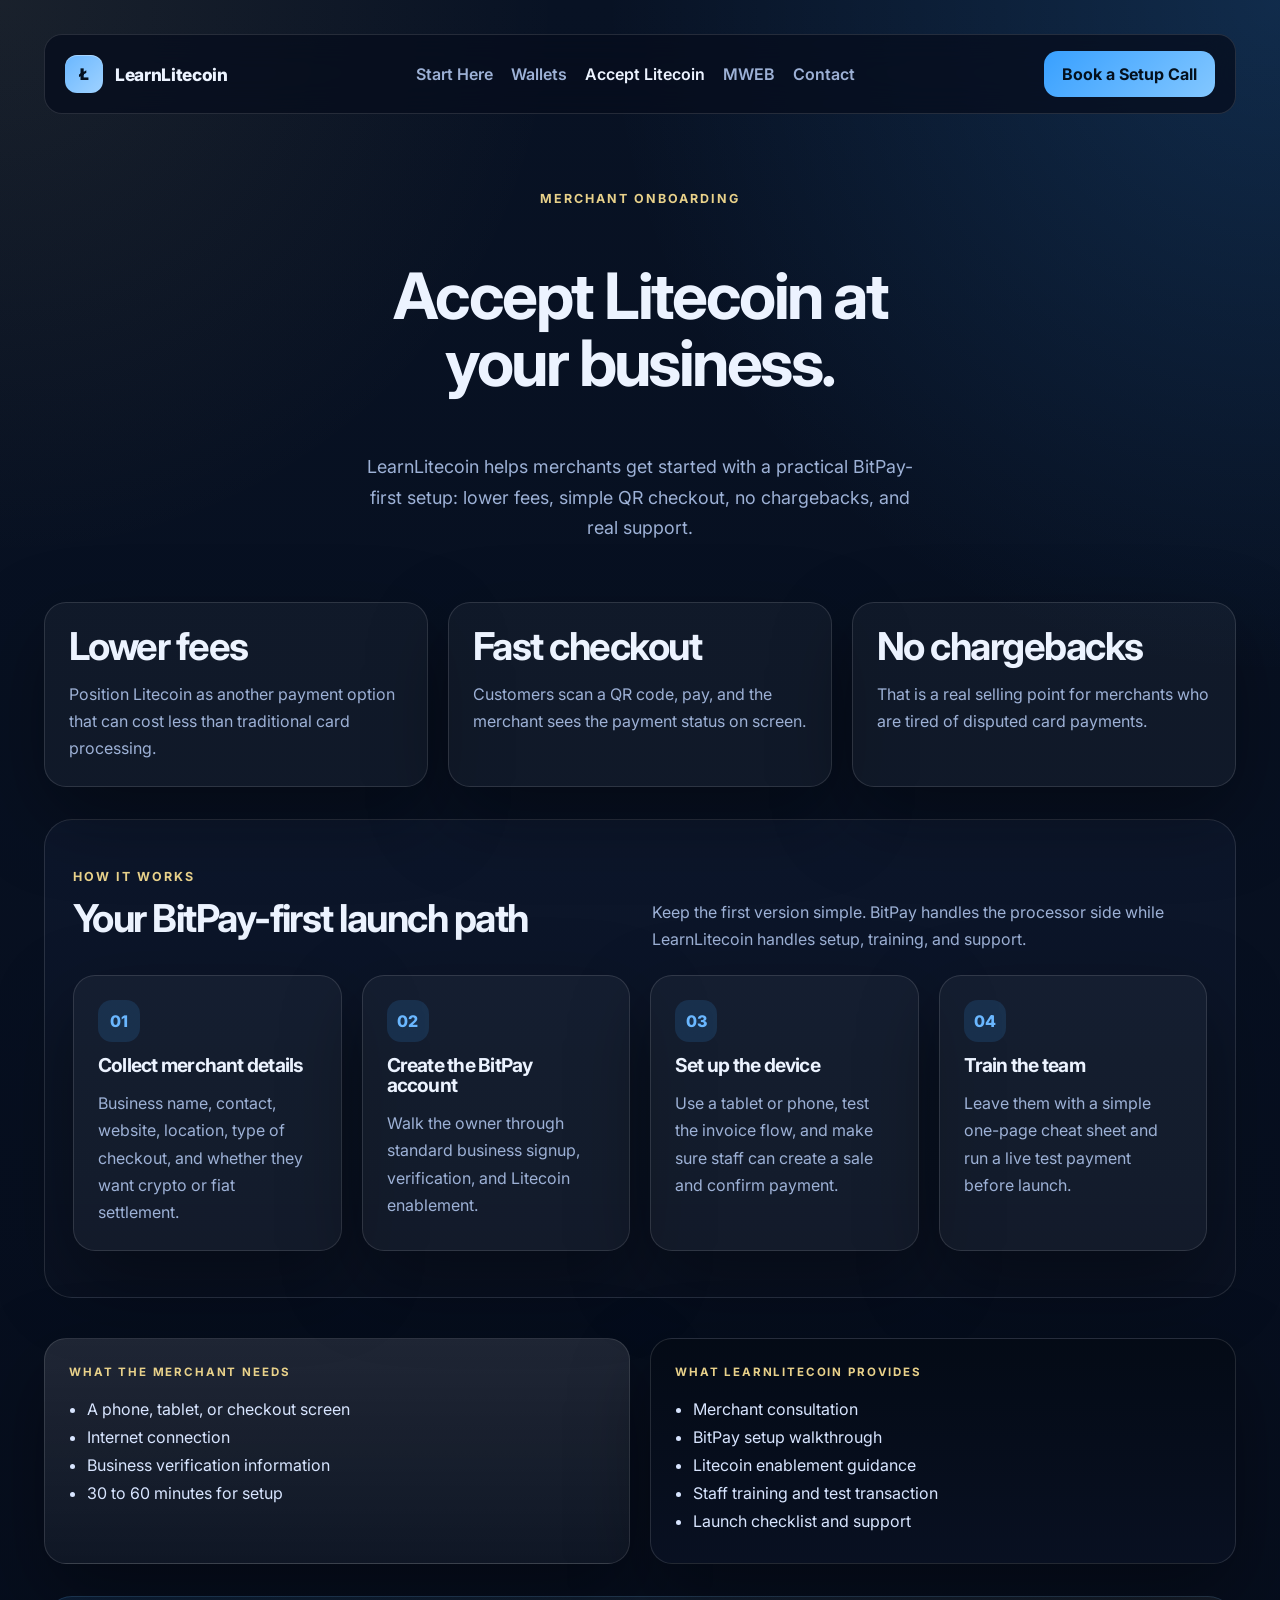
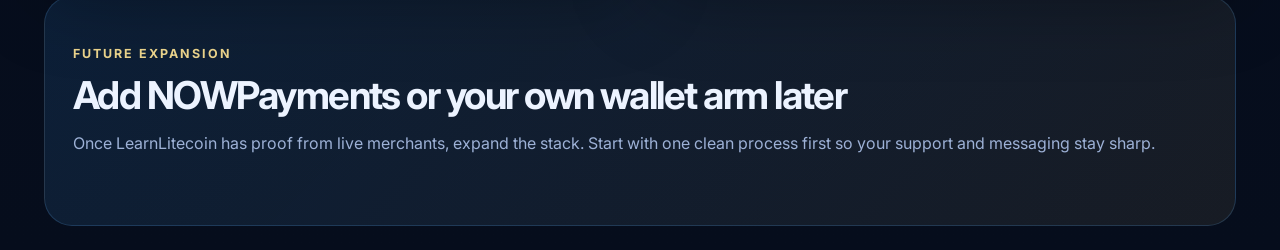
==== commit 09fa51f4: "Add files via upload" ====
--- a/accept-litecoin.html
+++ b/accept-litecoin.html
@@ -5,7 +5,6 @@
   <meta name="viewport" content="width=device-width, initial-scale=1.0" />
   <title>Accept Litecoin | LearnLitecoin</title>
   <meta name="description" content="LearnLitecoin helps merchants accept Litecoin using a simple BitPay-first setup and practical support." />
-  <link rel="icon" type="image/png" href="learnlitecoin-logo.png" />
   <link rel="preconnect" href="https://fonts.googleapis.com">
   <link rel="preconnect" href="https://fonts.gstatic.com" crossorigin>
   <link href="https://fonts.googleapis.com/css2?family=Inter:wght@400;500;600;700;800;900&display=swap" rel="stylesheet">
@@ -14,9 +13,7 @@
 <body>
   <div class="site-shell inner-page">
     <header class="topbar">
-      <a class="brand" href="index.html" aria-label="LearnLitecoin home">
-        <img src="learnlitecoin-logo.png" alt="LearnLitecoin logo" class="logo-img" />
-      </a>
+      <a class="brand" href="index.html"><span class="brand-mark">Ł</span><span class="brand-text">LearnLitecoin</span></a>
       <nav class="nav">
         <a href="start-here.html">Start Here</a>
         <a href="wallets.html">Wallets</a>
@@ -28,68 +25,65 @@
     </header>
 
     <main>
-      
-<section class="page-hero compact">
-  <p class="eyebrow">Merchant onboarding</p>
-  <h1>Accept Litecoin at your business.</h1>
-  <p class="lead narrow">LearnLitecoin helps merchants get started with a practical BitPay-first setup: lower fees, simple QR checkout, no chargebacks, and real support.</p>
-</section>
+      <section class="page-hero compact">
+        <p class="eyebrow">Merchant onboarding</p>
+        <h1>Accept Litecoin at your business.</h1>
+        <p class="lead narrow">LearnLitecoin helps merchants get started with a practical BitPay-first setup: lower fees, simple QR checkout, no chargebacks, and real support.</p>
+      </section>
 
-<section class="section">
-  <div class="card-grid three-up">
-    <article class="feature-card"><h2>Lower fees</h2><p>Position Litecoin as another payment option that can cost less than traditional card processing.</p></article>
-    <article class="feature-card"><h2>Fast checkout</h2><p>Customers scan a QR code, pay, and the merchant sees the payment status on screen.</p></article>
-    <article class="feature-card"><h2>No chargebacks</h2><p>That is a real selling point for merchants who are tired of disputed card payments.</p></article>
-  </div>
-</section>
+      <section class="section">
+        <div class="card-grid three-up">
+          <article class="feature-card"><h2>Lower fees</h2><p>Position Litecoin as another payment option that can cost less than traditional card processing.</p></article>
+          <article class="feature-card"><h2>Fast checkout</h2><p>Customers scan a QR code, pay, and the merchant sees the payment status on screen.</p></article>
+          <article class="feature-card"><h2>No chargebacks</h2><p>That is a real selling point for merchants who are tired of disputed card payments.</p></article>
+        </div>
+      </section>
 
-<section class="section contrast">
-  <div class="section-heading split">
-    <div><p class="eyebrow">How it works</p><h2>Your BitPay-first launch path</h2></div>
-    <p>Keep the first version simple. BitPay handles the processor side while LearnLitecoin handles setup, training, and support.</p>
-  </div>
-  <div class="steps-grid">
-    <article class="step-card"><span>01</span><h3>Collect merchant details</h3><p>Business name, contact, website, location, type of checkout, and whether they want crypto or fiat settlement.</p></article>
-    <article class="step-card"><span>02</span><h3>Create the BitPay account</h3><p>Walk the owner through standard business signup, verification, and Litecoin enablement.</p></article>
-    <article class="step-card"><span>03</span><h3>Set up the device</h3><p>Use a tablet or phone, test the invoice flow, and make sure staff can create a sale and confirm payment.</p></article>
-    <article class="step-card"><span>04</span><h3>Train the team</h3><p>Leave them with a simple one-page cheat sheet and run a live test payment before launch.</p></article>
-  </div>
-</section>
+      <section class="section contrast">
+        <div class="section-heading split">
+          <div><p class="eyebrow">How it works</p><h2>Your BitPay-first launch path</h2></div>
+          <p>Keep the first version simple. BitPay handles the processor side while LearnLitecoin handles setup, training, and support.</p>
+        </div>
+        <div class="steps-grid">
+          <article class="step-card"><span>01</span><h3>Collect merchant details</h3><p>Business name, contact, website, location, type of checkout, and whether they want crypto or fiat settlement.</p></article>
+          <article class="step-card"><span>02</span><h3>Create the BitPay account</h3><p>Walk the owner through standard business signup, verification, and Litecoin enablement.</p></article>
+          <article class="step-card"><span>03</span><h3>Set up the device</h3><p>Use a tablet or phone, test the invoice flow, and make sure staff can create a sale and confirm payment.</p></article>
+          <article class="step-card"><span>04</span><h3>Train the team</h3><p>Leave them with a simple one-page cheat sheet and run a live test payment before launch.</p></article>
+        </div>
+      </section>
 
-<section class="section">
-  <div class="merchant-layout">
-    <article class="merchant-card glass">
-      <p class="eyebrow small">What the merchant needs</p>
-      <ul>
-        <li>A phone, tablet, or checkout screen</li>
-        <li>Internet connection</li>
-        <li>Business verification information</li>
-        <li>30 to 60 minutes for setup</li>
-      </ul>
-    </article>
-    <article class="merchant-card dark">
-      <p class="eyebrow small">What LearnLitecoin provides</p>
-      <ul>
-        <li>Merchant consultation</li>
-        <li>BitPay setup walkthrough</li>
-        <li>Litecoin enablement guidance</li>
-        <li>Staff training and test transaction</li>
-        <li>Launch checklist and support</li>
-      </ul>
-    </article>
-  </div>
-</section>
+      <section class="section">
+        <div class="merchant-layout">
+          <article class="merchant-card glass">
+            <p class="eyebrow small">What the merchant needs</p>
+            <ul>
+              <li>A phone, tablet, or checkout screen</li>
+              <li>Internet connection</li>
+              <li>Business verification information</li>
+              <li>30 to 60 minutes for setup</li>
+            </ul>
+          </article>
+          <article class="merchant-card dark">
+            <p class="eyebrow small">What LearnLitecoin provides</p>
+            <ul>
+              <li>Merchant consultation</li>
+              <li>BitPay setup walkthrough</li>
+              <li>Litecoin enablement guidance</li>
+              <li>Staff training and test transaction</li>
+              <li>Launch checklist and support</li>
+            </ul>
+          </article>
+        </div>
+      </section>
 
-<section class="section accent">
-  <div class="section-heading">
-    <p class="eyebrow">Future expansion</p>
-    <h2>Add NOWPayments or your own wallet arm later</h2>
-    <p>Once LearnLitecoin has proof from live merchants, expand the stack. Start with one clean process first so your support and messaging stay sharp.</p>
-  </div>
-</section>
-
+      <section class="section accent">
+        <div class="section-heading">
+          <p class="eyebrow">Future expansion</p>
+          <h2>Add NOWPayments or your own wallet arm later</h2>
+          <p>Once LearnLitecoin has proof from live merchants, expand the stack. Start with one clean process first so your support and messaging stay sharp.</p>
+        </div>
+      </section>
     </main>
   </div>
-  <script src="script.js"></script>
 </body>
 </html>
--- a/styles.css
+++ b/styles.css
@@ -1,270 +1,91 @@
 :root {
-  --bg: #030811;
-  --bg-soft: #091325;
-  --surface: rgba(255,255,255,.05);
-  --surface-strong: rgba(255,255,255,.08);
-  --border: rgba(78, 146, 255, .18);
-
-  --text: #f4f8ff;
-  --muted: #b3c3df;
-  --muted-strong: #dbe6ff;
-
-  --blue: #1f78ff;
-  --blue-strong: #39b6ff;
-  --blue-deep: #0e47c8;
-  --blue-glow: rgba(57, 182, 255, .38);
-
-  --silver: #eef4ff;
-  --gold: #d6c387;
-
-  --shadow: 0 30px 80px rgba(0,0,0,.40);
-  --shadow-soft: 0 16px 40px rgba(0,0,0,.24);
+  --bg: #07101f;
+  --bg-soft: #0d1730;
+  --surface: rgba(255,255,255,.06);
+  --surface-strong: rgba(255,255,255,.1);
+  --border: rgba(255,255,255,.12);
+  --text: #ecf3ff;
+  --muted: #9db1d6;
+  --blue: #6ab7ff;
+  --blue-strong: #38a0ff;
+  --gold: #e8d18a;
+  --shadow: 0 30px 80px rgba(0,0,0,.35);
 }
 
 * { box-sizing: border-box; }
 html { scroll-behavior: smooth; }
-
 body {
   margin: 0;
   font-family: 'Inter', system-ui, sans-serif;
   color: var(--text);
   background:
-    radial-gradient(circle at 80% 0%, rgba(31,120,255,.22), transparent 22%),
-    radial-gradient(circle at 16% 28%, rgba(57,182,255,.14), transparent 18%),
-    linear-gradient(180deg, #02050d 0%, #050a14 42%, #03060f 100%);
+    radial-gradient(circle at top right, rgba(56,160,255,.18), transparent 30%),
+    radial-gradient(circle at top left, rgba(232,209,138,.08), transparent 25%),
+    linear-gradient(180deg, #081224 0%, #060d1c 100%);
 }
-
 a { color: inherit; text-decoration: none; }
-
-.site-shell {
-  max-width: 1240px;
-  margin: 0 auto;
-  padding: 24px;
+.site-shell { max-width: 1240px; margin: 0 auto; padding: 24px; }
+.topbar {
+  position: sticky; top: 0; z-index: 20;
+  display: flex; align-items: center; justify-content: space-between; gap: 20px;
+  padding: 16px 20px; margin-top: 10px;
+  border: 1px solid var(--border); border-radius: 18px;
+  background: rgba(6, 13, 28, .75); backdrop-filter: blur(16px);
 }
-
-.inner-page { min-height: 100vh; }
-
-.topbar {
-  position: sticky;
-  top: 0;
-  z-index: 20;
-  display: flex;
-  align-items: center;
-  justify-content: space-between;
-  gap: 20px;
-  padding: 14px 20px;
-  margin-top: 10px;
-  border: 1px solid var(--border);
-  border-radius: 18px;
-  background: rgba(4, 9, 18, .78);
-  backdrop-filter: blur(16px);
-  box-shadow: var(--shadow-soft);
+.brand { display: flex; align-items: center; gap: 12px; font-weight: 800; letter-spacing: -.02em; }
+.brand-mark {
+  display: inline-grid; place-items: center; width: 38px; height: 38px; border-radius: 12px;
+  background: linear-gradient(135deg, var(--blue), #9fd2ff); color: #031120; font-weight: 900;
+  box-shadow: inset 0 1px 0 rgba(255,255,255,.35);
 }
-
-.brand {
-  display: flex;
-  align-items: center;
-  max-width: 360px;
-  flex: 0 0 auto;
+.brand-text { font-size: 1.08rem; }
+.nav { display: flex; gap: 18px; flex-wrap: wrap; }
+.nav a { color: var(--muted); font-weight: 600; }
+.nav a:hover, .nav a.active { color: var(--text); }
+.btn {
+  display: inline-flex; align-items: center; justify-content: center; gap: 10px;
+  padding: 13px 18px; border-radius: 14px; font-weight: 700; transition: .2s ease;
 }
-
-.logo-img {
-  display: block;
-  height: 58px;
-  width: auto;
-  max-width: 100%;
-  object-fit: contain;
-  filter:
-    drop-shadow(0 0 8px rgba(31,120,255,.32))
-    drop-shadow(0 0 20px rgba(57,182,255,.18));
+.btn:hover { transform: translateY(-1px); }
+.btn-primary { background: linear-gradient(135deg, var(--blue-strong), #83c7ff); color: #04101d; }
+.btn-secondary { background: rgba(255,255,255,.06); border: 1px solid var(--border); }
+.btn-outline { border: 1px solid rgba(106,183,255,.4); background: rgba(56,160,255,.08); }
+.btn.full { width: 100%; }
+.hero, .page-hero {
+  display: grid; gap: 42px; align-items: center;
+  padding: 74px 0 48px;
 }
-
-.nav {
-  display: flex;
-  gap: 18px;
-  flex-wrap: wrap;
-  justify-content: center;
-}
-
-.nav a {
-  color: var(--muted);
-  font-weight: 600;
-  transition: .2s ease;
-}
-
-.nav a:hover,
-.nav a.active {
-  color: var(--text);
-  text-shadow: 0 0 10px rgba(57,182,255,.18);
-}
-
-.btn {
-  display: inline-flex;
-  align-items: center;
-  justify-content: center;
-  gap: 10px;
-  padding: 13px 18px;
-  border-radius: 14px;
-  font-weight: 700;
-  transition: .2s ease;
-  border: 1px solid transparent;
-}
-
-.btn:hover { transform: translateY(-1px); }
-
-.btn-primary {
-  background: linear-gradient(135deg, var(--blue), var(--blue-strong));
-  color: #f7fbff;
-  box-shadow:
-    0 0 0 1px rgba(255,255,255,.06),
-    0 0 22px var(--blue-glow);
-}
-
-.btn-primary:hover {
-  box-shadow:
-    0 0 0 1px rgba(255,255,255,.08),
-    0 0 28px rgba(57,182,255,.48);
-}
-
-.btn-secondary {
-  background: rgba(255,255,255,.05);
-  border: 1px solid var(--border);
-  color: var(--text);
-}
-
-.btn-outline {
-  border: 1px solid rgba(57,182,255,.35);
-  background: rgba(31,120,255,.08);
-  color: var(--text);
-}
-
-.btn.full { width: 100%; }
-
-.hero, .page-hero {
-  display: grid;
-  gap: 42px;
-  align-items: center;
-  padding: 78px 0 48px;
-}
-
 .hero { grid-template-columns: 1.15fr .85fr; }
-.page-hero.compact {
-  text-align: center;
-  padding: 74px 0 18px;
-}
-
-.eyebrow {
-  margin: 0 0 12px;
-  color: var(--gold);
-  font-weight: 700;
-  text-transform: uppercase;
-  letter-spacing: .16em;
-  font-size: .78rem;
-}
-
+.page-hero.compact { text-align: center; padding: 74px 0 18px; }
+.eyebrow { margin: 0 0 12px; color: var(--gold); font-weight: 700; text-transform: uppercase; letter-spacing: .16em; font-size: .78rem; }
 .eyebrow.small { font-size: .72rem; }
-
-h1, h2, h3 {
-  margin: 0 0 14px;
-  line-height: 1.04;
-  letter-spacing: -.04em;
-  color: var(--silver);
-}
-
-h1 {
-  font-size: clamp(2.6rem, 5vw, 5.4rem);
-  max-width: 12ch;
-}
-
-.page-hero h1 {
-  max-width: 14ch;
-  margin-inline: auto;
-}
-
+h1, h2, h3 { margin: 0 0 14px; line-height: 1.04; letter-spacing: -.04em; }
+h1 { font-size: clamp(2.6rem, 5vw, 5.4rem); max-width: 12ch; }
+.page-hero h1 { max-width: 14ch; margin-inline: auto; }
 h2 { font-size: clamp(1.8rem, 3vw, 3rem); }
 h3 { font-size: 1.2rem; }
-
-p {
-  margin: 0;
-  color: var(--muted);
-  line-height: 1.7;
-}
-
+p { margin: 0; color: var(--muted); line-height: 1.7; }
 .lead { font-size: 1.12rem; max-width: 60ch; }
 .lead.narrow { margin-inline: auto; max-width: 52ch; }
-
-.hero-actions, .contact-cta {
-  display: flex;
-  gap: 14px;
-  flex-wrap: wrap;
-  margin-top: 22px;
+.hero-actions { display: flex; gap: 14px; flex-wrap: wrap; margin: 28px 0 18px; }
+.hero-points { display: flex; gap: 12px; flex-wrap: wrap; margin-top: 20px; }
+.hero-points span, .status-pill {
+  border: 1px solid var(--border); border-radius: 999px; padding: 9px 13px; background: rgba(255,255,255,.04);
+  font-size: .92rem; color: #d8e6ff;
 }
-
-.hero-points {
-  display: flex;
-  gap: 12px;
-  flex-wrap: wrap;
-  margin-top: 20px;
+.panel-card, .feature-card, .step-card, .wallet-card, .merchant-card {
+  border: 1px solid var(--border); border-radius: 22px; padding: 24px; background: rgba(255,255,255,.04); box-shadow: var(--shadow);
 }
-
-.hero-points span,
-.status-pill {
-  border: 1px solid var(--border);
-  border-radius: 999px;
-  padding: 9px 13px;
-  background: rgba(255,255,255,.04);
-  font-size: .92rem;
-  color: var(--muted-strong);
+.glass { background: linear-gradient(180deg, rgba(255,255,255,.1), rgba(255,255,255,.04)); }
+.dark { background: linear-gradient(180deg, rgba(4,11,22,.95), rgba(9,17,34,.95)); }
+.panel-kicker { color: #d7e7ff; font-weight: 700; margin-bottom: 20px; }
+.invoice-row { display: flex; justify-content: space-between; margin: 14px 0; color: #d8e5ff; }
+.qr-box {
+  display: grid; place-items: center; height: 220px; border-radius: 20px; margin: 22px 0;
+  background: linear-gradient(180deg, rgba(255,255,255,.12), rgba(255,255,255,.03)); border: 1px solid var(--border);
 }
-
-.panel-card,
-.feature-card,
-.step-card,
-.wallet-card,
-.merchant-card,
-.timeline article {
-  border: 1px solid var(--border);
-  border-radius: 22px;
-  padding: 24px;
-  background: rgba(255,255,255,.04);
-  box-shadow: var(--shadow);
-}
-
-.glass {
-  background: linear-gradient(180deg, rgba(255,255,255,.09), rgba(255,255,255,.03));
-}
-
-.dark {
-  background: linear-gradient(180deg, rgba(3,9,20,.96), rgba(6,14,28,.96));
-}
-
-.panel-kicker {
-  color: var(--muted-strong);
-  font-weight: 700;
-  margin-bottom: 20px;
-}
-
-.invoice-row {
-  display: flex;
-  justify-content: space-between;
-  margin: 14px 0;
-  color: var(--muted-strong);
-}
-
-.qr-box {
-  display: grid;
-  place-items: center;
-  height: 220px;
-  border-radius: 20px;
-  margin: 22px 0;
-  background: linear-gradient(180deg, rgba(255,255,255,.10), rgba(255,255,255,.02));
-  border: 1px solid var(--border);
-}
-
 .qr-grid {
-  width: 140px;
-  height: 140px;
-  border-radius: 10px;
+  width: 140px; height: 140px; border-radius: 10px;
   background-image:
     linear-gradient(90deg, #fff 50%, #0a1224 50%),
     linear-gradient(#fff 50%, #0a1224 50%);
@@ -272,208 +93,56 @@
   background-position: 0 0, 8px 8px;
   box-shadow: inset 0 0 0 12px #fff;
 }
-
-.status-dot {
-  display: inline-block;
-  width: 10px;
-  height: 10px;
-  border-radius: 50%;
-  background: #4ee086;
-  margin-right: 8px;
-  box-shadow: 0 0 10px rgba(78,224,134,.45);
+.status-dot { display: inline-block; width: 10px; height: 10px; border-radius: 50%; background: #4ee086; margin-right: 8px; }
+.stats-strip, .card-grid, .steps-grid, .merchant-layout, .mweb-grid, .timeline {
+  display: grid; gap: 20px;
 }
-
-.stats-strip,
-.card-grid,
-.steps-grid,
-.merchant-layout,
-.mweb-grid,
-.timeline {
-  display: grid;
-  gap: 20px;
+.stats-strip { grid-template-columns: repeat(3, 1fr); margin-bottom: 22px; }
+.stats-strip article {
+  border: 1px solid var(--border); border-radius: 18px; padding: 20px; background: rgba(255,255,255,.035);
 }
-
-.stats-strip { grid-template-columns: repeat(3, 1fr); margin-bottom: 22px; }
-
-.stats-strip article {
-  border: 1px solid var(--border);
-  border-radius: 18px;
-  padding: 20px;
-  background: rgba(255,255,255,.03);
-  box-shadow: var(--shadow-soft);
-}
-
-.stats-strip strong {
-  display: block;
-  margin-bottom: 10px;
-  font-size: 1.02rem;
-  color: var(--silver);
-}
-
+.stats-strip strong { display: block; margin-bottom: 10px; font-size: 1.02rem; }
 .section { padding: 40px 0 32px; }
-
-.section.contrast {
-  padding: 46px 28px;
-  border: 1px solid var(--border);
-  border-radius: 28px;
-  background: linear-gradient(180deg, rgba(7,15,32,.92), rgba(4,10,22,.98));
-}
-
-.section.accent {
-  padding: 46px 28px;
-  border-radius: 28px;
-  background: linear-gradient(135deg, rgba(31,120,255,.12), rgba(57,182,255,.07));
-  border: 1px solid rgba(57,182,255,.20);
-}
-
+.section.contrast { padding: 46px 28px; border: 1px solid var(--border); border-radius: 28px; background: linear-gradient(180deg, rgba(14,24,45,.88), rgba(10,18,34,.95)); }
+.section.accent { padding: 46px 28px; border-radius: 28px; background: linear-gradient(135deg, rgba(56,160,255,.12), rgba(232,209,138,.08)); border: 1px solid rgba(106,183,255,.18); }
 .section-heading { margin-bottom: 22px; }
-.section-heading.split {
-  display: grid;
-  grid-template-columns: 1fr 1fr;
-  gap: 24px;
-  align-items: end;
-}
-
+.section-heading.split { display: grid; grid-template-columns: 1fr 1fr; gap: 24px; align-items: end; }
 .three-up { grid-template-columns: repeat(3, 1fr); }
 .four-up { grid-template-columns: repeat(4, 1fr); }
 .two-up { grid-template-columns: repeat(2, 1fr); }
 .steps-grid { grid-template-columns: repeat(4, 1fr); }
 .steps-grid.three-cols { grid-template-columns: repeat(3, 1fr); }
-
 .step-card span {
-  display: inline-flex;
-  width: 42px;
-  height: 42px;
-  align-items: center;
-  justify-content: center;
-  border-radius: 14px;
-  background: rgba(31,120,255,.16);
-  color: var(--blue-strong);
-  font-weight: 800;
-  margin-bottom: 14px;
-  box-shadow: 0 0 14px rgba(57,182,255,.16);
+  display: inline-flex; width: 42px; height: 42px; align-items: center; justify-content: center;
+  border-radius: 14px; background: rgba(56,160,255,.14); color: var(--blue); font-weight: 800; margin-bottom: 14px;
 }
-
-.feature-card a {
-  display: inline-block;
-  margin-top: 14px;
-  color: var(--silver);
-  font-weight: 700;
+.feature-card a { display: inline-block; margin-top: 14px; color: #dfeeff; font-weight: 700; }
+.feature-card.alt { background: rgba(255,255,255,.03); }
+.wallet-card.detailed ul, .merchant-card ul { margin: 16px 0 0; padding-left: 18px; color: #d8e5ff; }
+.wallet-card.detailed li, .merchant-card li { margin: 8px 0; }
+.merchant-layout { grid-template-columns: repeat(2, 1fr); }
+.package { padding: 16px 0; border-top: 1px solid rgba(255,255,255,.08); }
+.package:first-of-type { border-top: 0; }
+.timeline { grid-template-columns: repeat(3, 1fr); }
+.timeline article { border: 1px solid var(--border); border-radius: 18px; padding: 22px; background: rgba(255,255,255,.03); }
+.timeline span { display: inline-block; margin-bottom: 10px; color: var(--gold); font-weight: 700; }
+.footer { padding: 36px 0 60px; }
+.footer-panel {
+  display: flex; flex-wrap: wrap; align-items: center; justify-content: space-between; gap: 18px;
+  border: 1px solid var(--border); border-radius: 24px; padding: 24px; background: rgba(255,255,255,.035);
 }
-
-.feature-card a:hover { color: var(--blue-strong); }
-.feature-card.alt { background: rgba(255,255,255,.03); }
-
-.wallet-card.detailed ul,
-.merchant-card ul {
-  margin: 16px 0 0;
-  padding-left: 18px;
-  color: var(--muted-strong);
+.contact-cta { display: flex; gap: 12px; flex-wrap: wrap; margin-top: 22px; }
+.mono { color: #d8e6ff; font-family: ui-monospace, SFMono-Regular, Menlo, monospace; }
+@media (max-width: 1060px) {
+  .hero, .section-heading.split, .stats-strip, .three-up, .four-up, .two-up, .steps-grid, .merchant-layout, .timeline { grid-template-columns: 1fr 1fr; }
+  .page-hero h1, h1 { max-width: 100%; }
 }
-
-.wallet-card.detailed li,
-.merchant-card li { margin: 8px 0; }
-
-.merchant-layout { grid-template-columns: repeat(2, 1fr); }
-
-.package {
-  padding: 16px 0;
-  border-top: 1px solid rgba(255,255,255,.08);
-}
-
-.package:first-of-type { border-top: 0; }
-
-.timeline { grid-template-columns: repeat(3, 1fr); }
-.timeline span {
-  display: inline-block;
-  margin-bottom: 10px;
-  color: var(--gold);
-  font-weight: 700;
-}
-
-.footer { padding: 36px 0 60px; }
-
-.footer-panel {
-  display: flex;
-  flex-wrap: wrap;
-  align-items: center;
-  justify-content: space-between;
-  gap: 18px;
-  border: 1px solid var(--border);
-  border-radius: 24px;
-  padding: 24px;
-  background: rgba(255,255,255,.03);
-}
-
-.mono {
-  color: var(--muted-strong);
-  font-family: ui-monospace, SFMono-Regular, Menlo, monospace;
-  font-size: .95rem;
-}
-
-@media (max-width: 1100px) {
-  .topbar {
-    flex-wrap: wrap;
-    justify-content: center;
-  }
-
-  .brand {
-    max-width: 100%;
-    justify-content: center;
-    width: 100%;
-  }
-
-  .hero,
-  .stats-strip,
-  .three-up,
-  .four-up,
-  .two-up,
-  .steps-grid,
-  .merchant-layout,
-  .timeline,
-  .section-heading.split {
-    grid-template-columns: 1fr 1fr;
-  }
-
-  h1 { max-width: 100%; }
-}
-
 @media (max-width: 760px) {
   .site-shell { padding: 16px; }
-
-  .topbar {
-    position: static;
-    padding: 16px;
-  }
-
-  .nav {
-    width: 100%;
-    justify-content: center;
-  }
-
-  .hero,
-  .stats-strip,
-  .three-up,
-  .four-up,
-  .two-up,
-  .steps-grid,
-  .merchant-layout,
-  .timeline,
-  .section-heading.split {
-    grid-template-columns: 1fr;
-  }
-
-  .hero-actions,
-  .contact-cta {
-    flex-direction: column;
-  }
-
+  .topbar { position: static; flex-direction: column; align-items: stretch; }
+  .nav { justify-content: center; }
+  .hero, .section-heading.split, .stats-strip, .three-up, .four-up, .two-up, .steps-grid, .merchant-layout, .timeline { grid-template-columns: 1fr; }
+  .hero-actions, .contact-cta { flex-direction: column; }
   .btn { width: 100%; }
-
-  .logo-img { height: 50px; }
-
-  .section.contrast,
-  .section.accent {
-    padding: 28px 18px;
-  }
+  .section.contrast, .section.accent { padding: 28px 18px; }
 }
